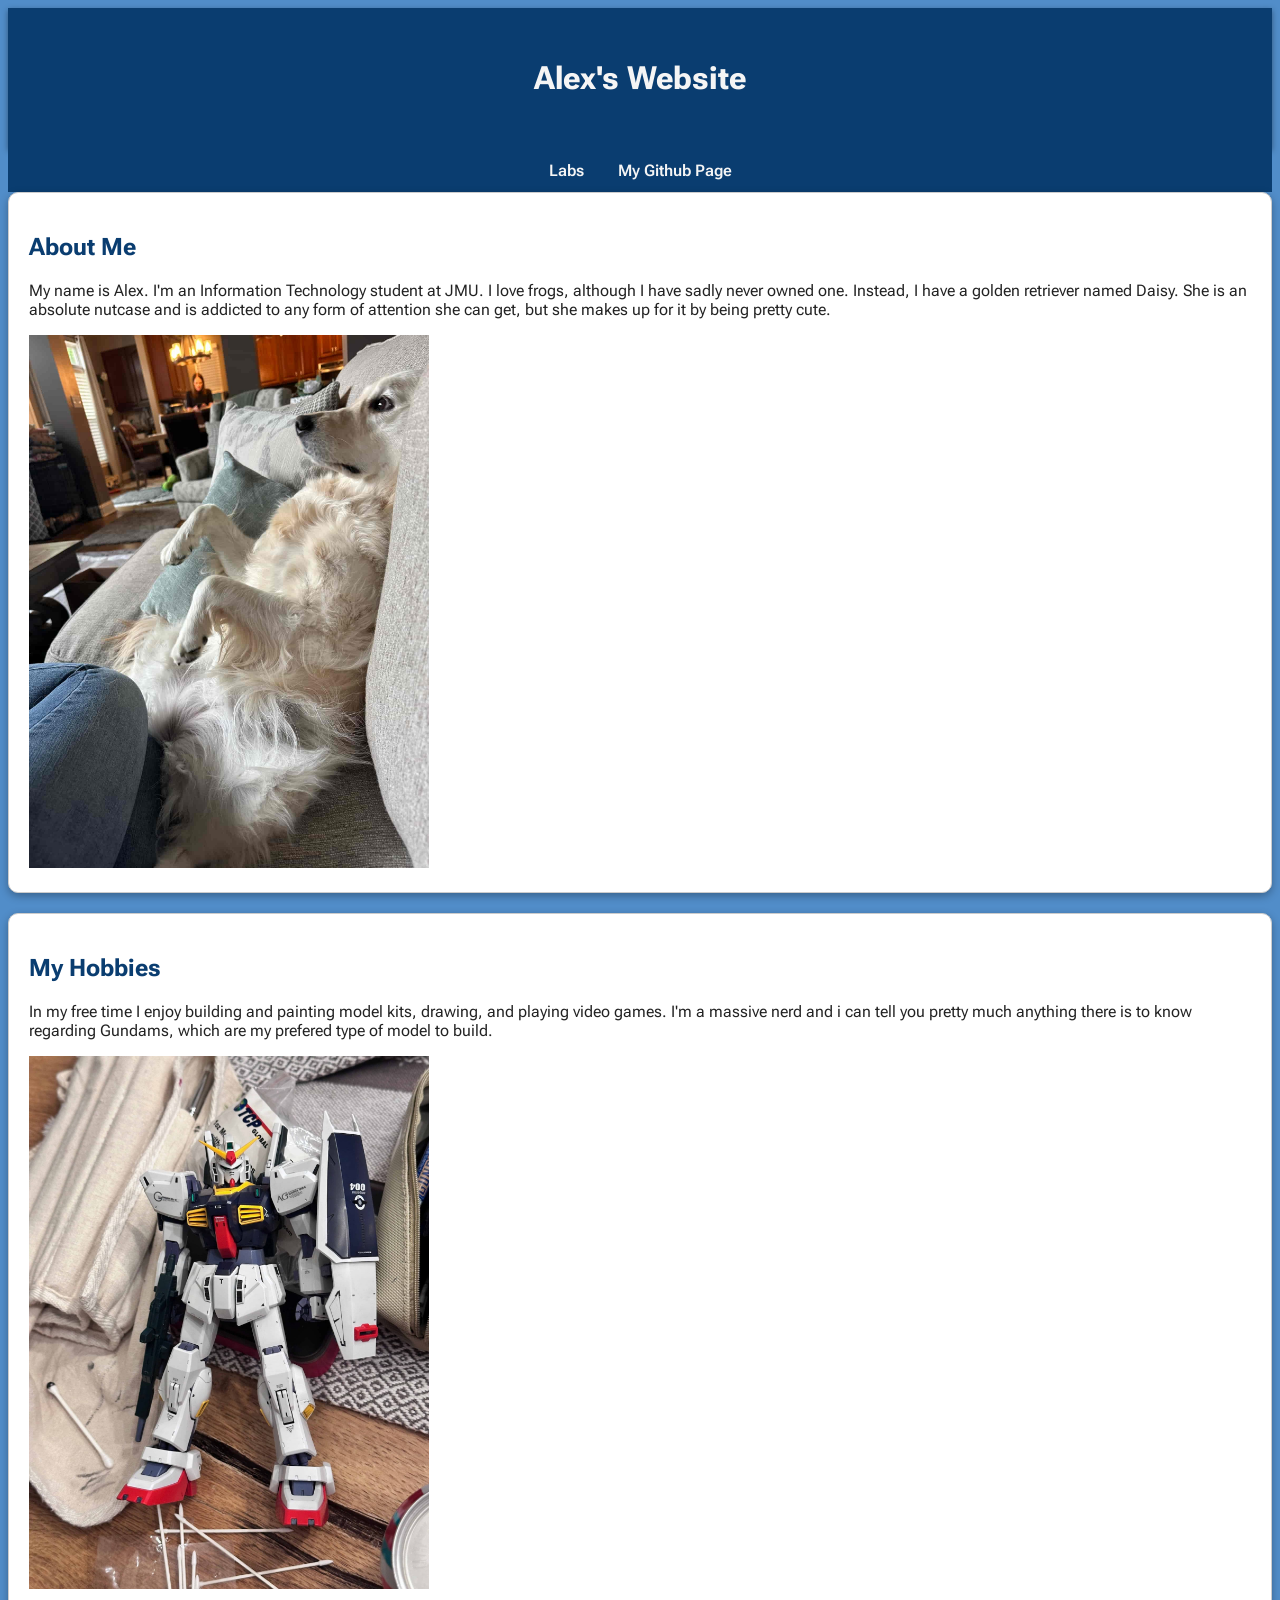
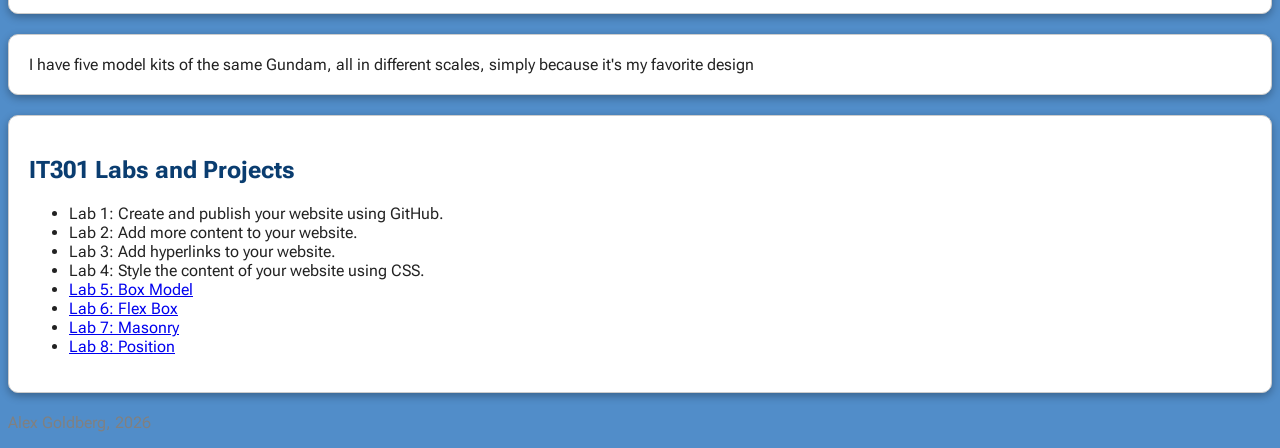
==== index.html @ 5275db4a "Add hyperlink for Lab 7 in index.html" ====
<!DOCTYPE html>
<html lang="en">
<head>
    <meta charset="UTF-8">
    <meta name="viewport" content="width=device-width, initial-scale=1.0">
    <title> Alex Goldberg - IT301 Labs </title>
    
    <link rel="preconnect" href="https://fonts.googleapis.com">
    <link rel="preconnect" href="https://fonts.gstatic.com" crossorigin>
    <link href="https://fonts.googleapis.com/css2?family=Roboto+Flex:opsz,wght,XOPQ,XTRA,YOPQ,YTDE,YTFI,YTLC,YTUC@8..144,100..1000,96,468,79,-203,738,514,712&display=swap" rel="stylesheet">
    <link rel="stylesheet" href="style.css">
</head>
<body>
    <header>
        <h1>Alex's Website</h1>
    </header>
    <nav>
        <a href="#labs">Labs</a>
        <a href="https://github.com/agol80" target="_blank">My Github Page</a>
    </nav>

    <main>
        <section>
            <h2>About Me</h2>
            <p>My name is Alex. I'm an Information Technology student at JMU.
                I love frogs, although I have sadly never owned one. Instead, I have a golden retriever named Daisy. She is an absolute nutcase and is addicted to any form of attention she can get, but she makes up for it by being pretty cute.
            </p>
            <img src="images/IMG_3654.jpg" alt="Daisy" width="400">
        
        </section>

        <article> 
            <h2>My Hobbies </h2>
            <p>In my free time I enjoy building and painting model kits, drawing, and playing video games. I'm a massive nerd and i can tell you pretty much anything there is to know regarding Gundams, which are my prefered type of model to build.</p>
            <img src="images/IMG_6024.jpg" alt="Gundam Mk-II" width="400">
        </article>
        
        <aside>I have five model kits of the same Gundam, all in different scales, simply because it's my favorite design</aside>
    
    
    
    
<section id="labs">
    <h2>IT301 Labs and Projects</h2>
    <ul>
        <li>Lab 1: Create and publish your website using GitHub.</li>
        <li>Lab 2: Add more content to your website.</li>
        <li>Lab 3: Add hyperlinks to your website.</li>
        <li>Lab 4: Style the content of your website using CSS.</li>
        <li><a href="Letter L.html" target="blank">Lab 5: Box Model</a></li>
        <li><a href="Lab6.html" target="blank">Lab 6: Flex Box</a></li>
        <li><a href="Lab7.html" target="blank">Lab 7: Masonry</a></li>
        <li><a href="position.html" target="blank">Lab 8: Position</a></li>
    </ul>

</section>

</main>

<footer>
    <p>Alex Goldberg, 2026</p>
</footer>

</body>
</html>
---- style.css ----
body {
font-family: 'Roboto Flex', sans-serif;
color:rgb(128, 128, 128);
background-color: rgb(81, 141, 201);
}

header {
    color: whitesmoke;
    background-color: rgb(10, 61, 112);
    padding: 30px;
    text-align: center;
    box-shadow: 0 2px 6px rgba(0,0,0,0.4);
}

nav {
    background-color: rgb(10, 61, 112);
    padding: 12px;
    text-align: center;
}

section, article, aside {
    background-color: #ffffff;
    color: #222222;
    border: 1px solid #cccccc;
    border-radius: 10px;
    box-shadow: 0 3px 8px rgba(0,0,0,0.3);
    padding: 20px;
    margin-bottom: 20px;

}

h2 {
    font-weight: 700;
    color: rgb(10,61,112);
}

nav a {
    color:whitesmoke;
    text-decoration: none;
    font-weight: 600;
    margin: 0 15px;
}

nav a:hover {
    text-decoration: underline;
}

labs ul {
    list-style-type: square;
}
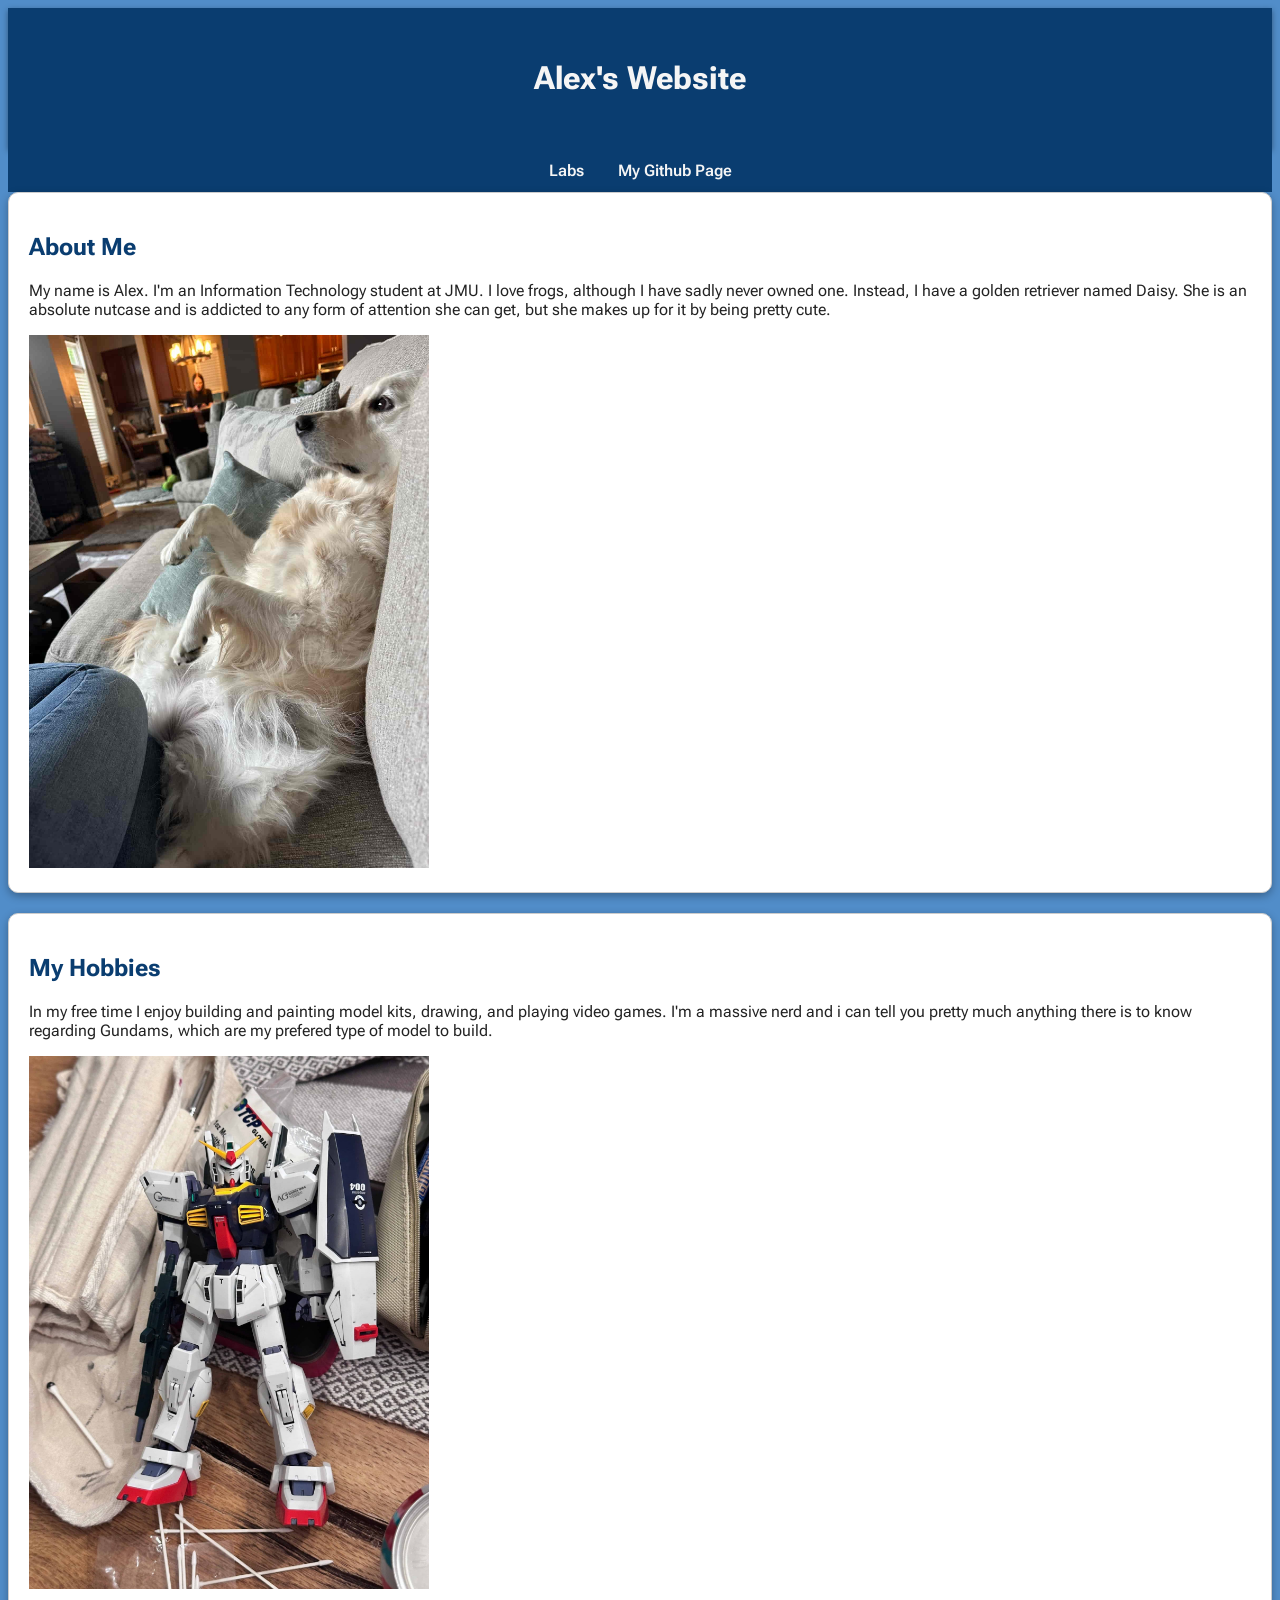
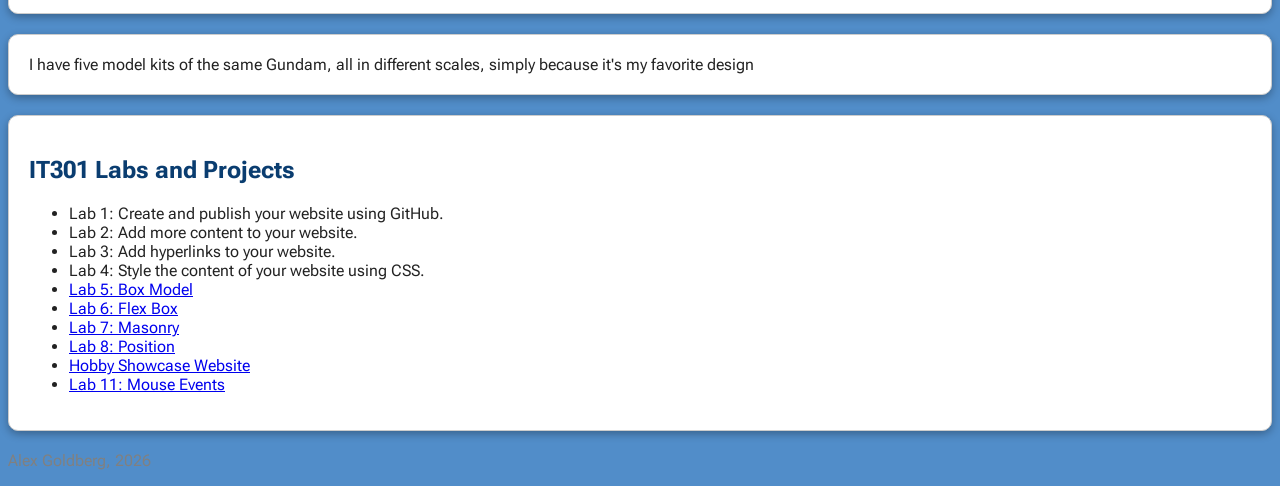
==== commit d10706c6: "Add links for Hobby Showcase and Lab 11" ====
--- a/index.html
+++ b/index.html
@@ -51,6 +51,8 @@
         <li><a href="Lab6.html" target="blank">Lab 6: Flex Box</a></li>
         <li><a href="Lab7.html" target="blank">Lab 7: Masonry</a></li>
         <li><a href="position.html" target="blank">Lab 8: Position</a></li>
+        <li><a href="project" target="blank">Hobby Showcase Website</a></li>
+        <li><a href="position.html" target="blank">Lab 11: Mouse Events</a></li>
     </ul>
 
 </section>
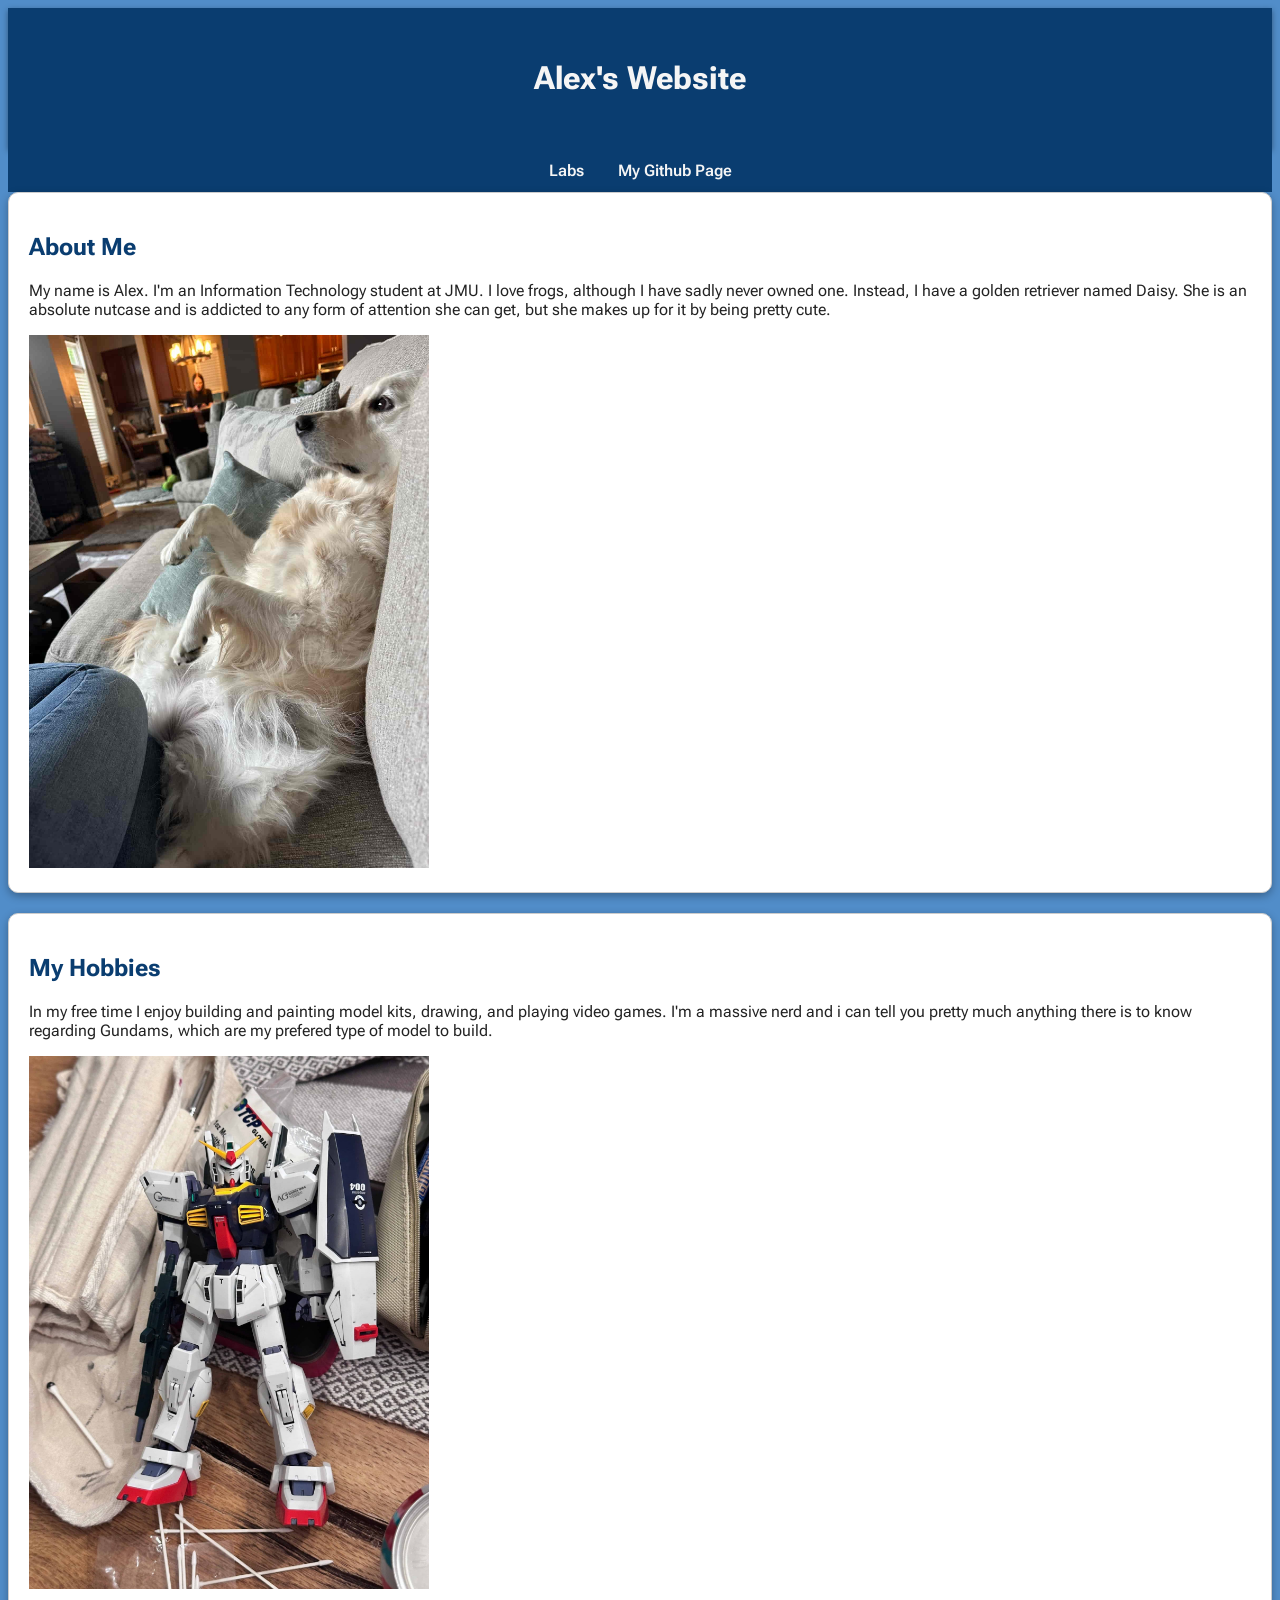
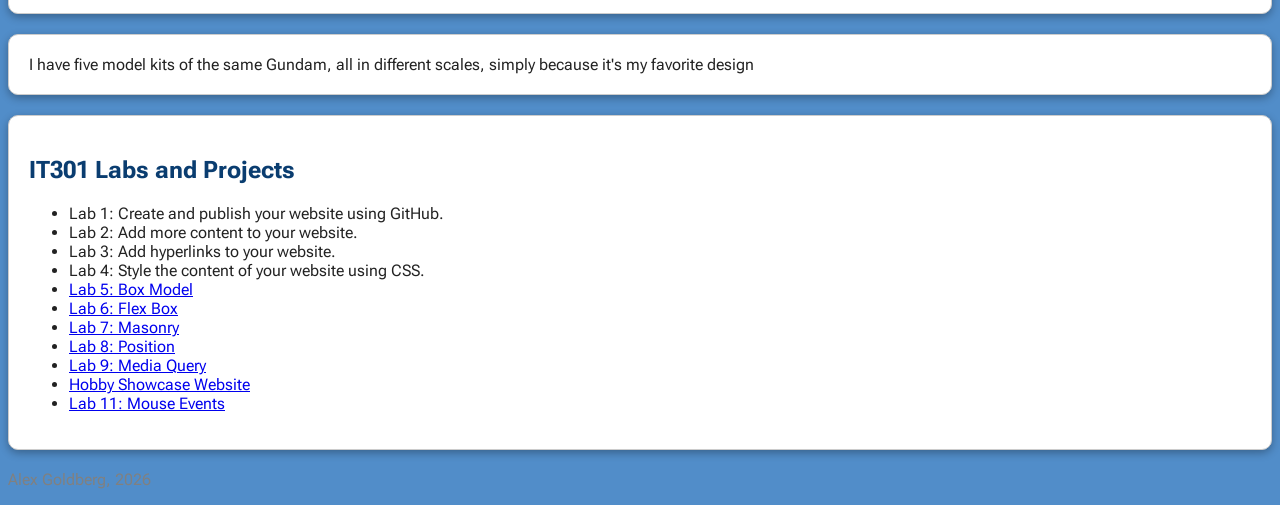
==== commit f09e24f2: "added lab 9" ====
--- a/index.html
+++ b/index.html
@@ -51,6 +51,7 @@
         <li><a href="Lab6.html" target="blank">Lab 6: Flex Box</a></li>
         <li><a href="Lab7.html" target="blank">Lab 7: Masonry</a></li>
         <li><a href="position.html" target="blank">Lab 8: Position</a></li>
+        <li><a href="lab9.html" target="blank">Lab 9: Media Query</a></li>
         <li><a href="project" target="blank">Hobby Showcase Website</a></li>
         <li><a href="position.html" target="blank">Lab 11: Mouse Events</a></li>
     </ul>
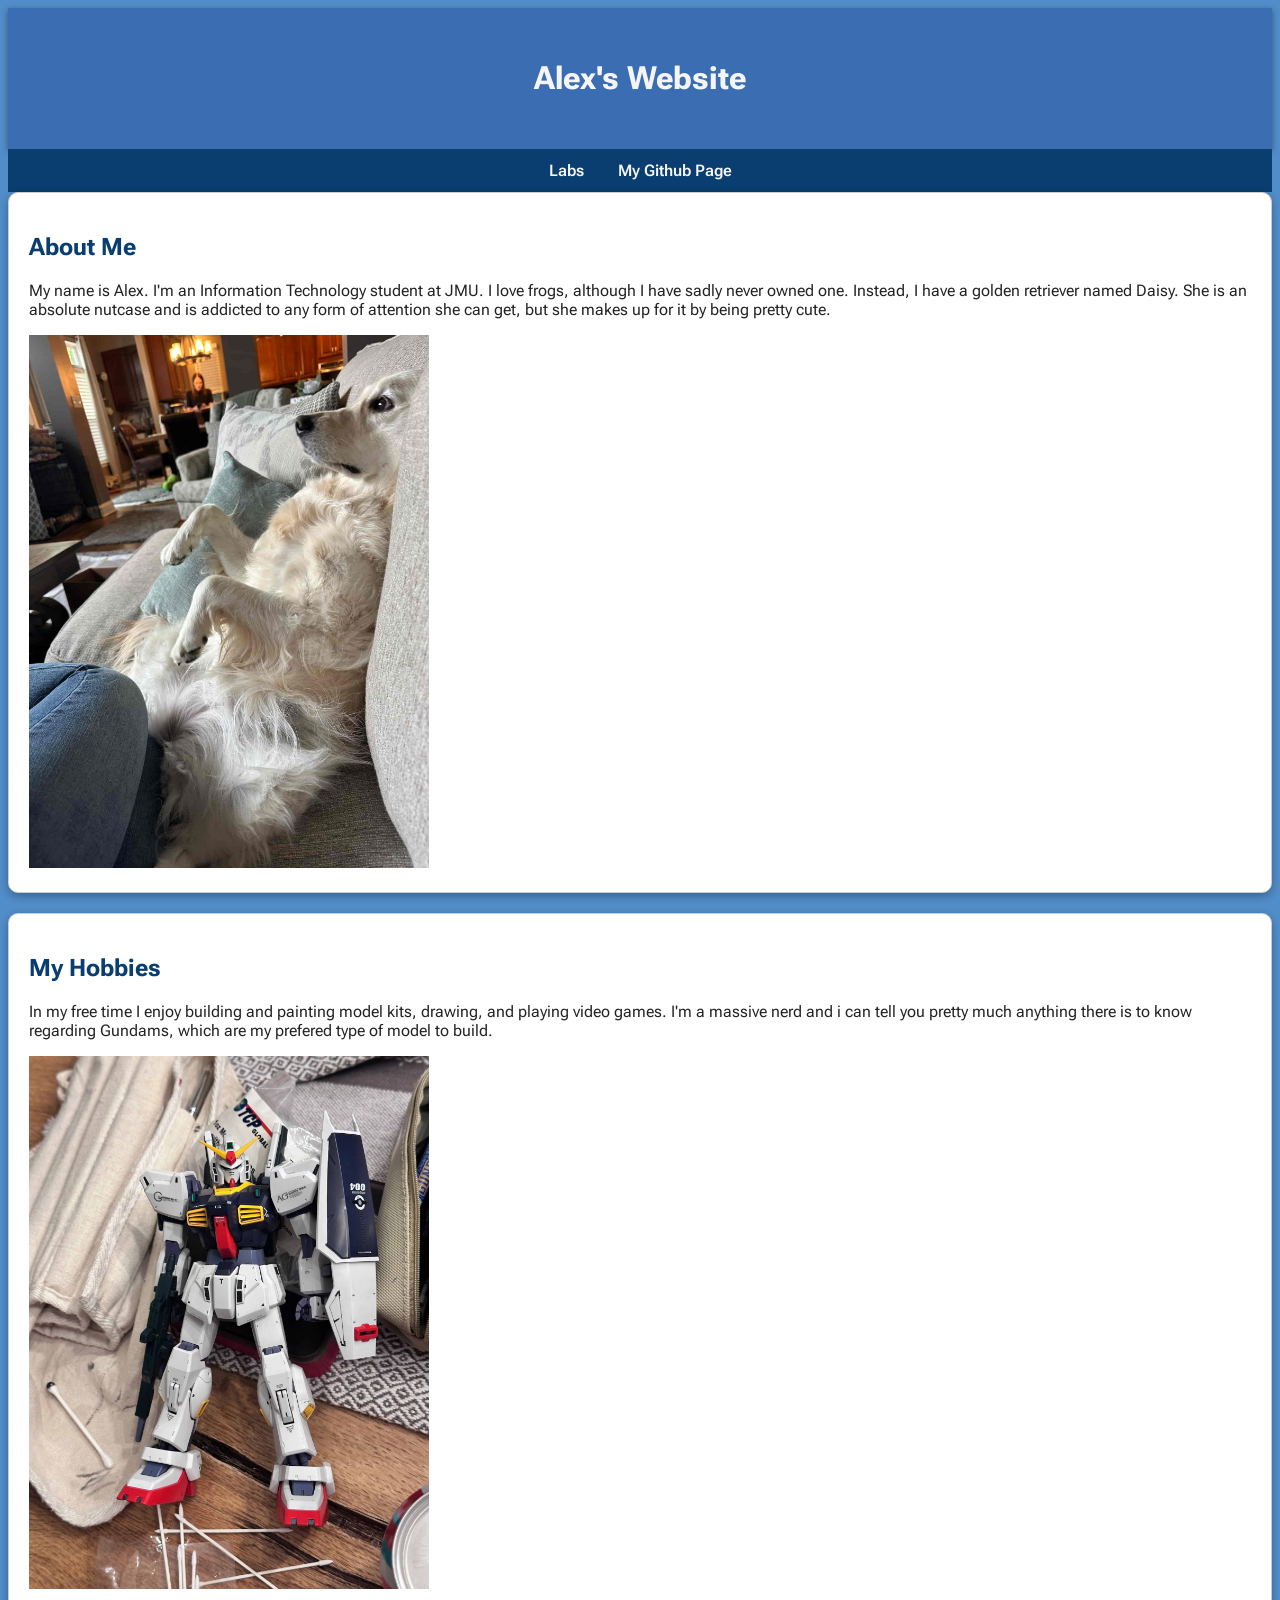
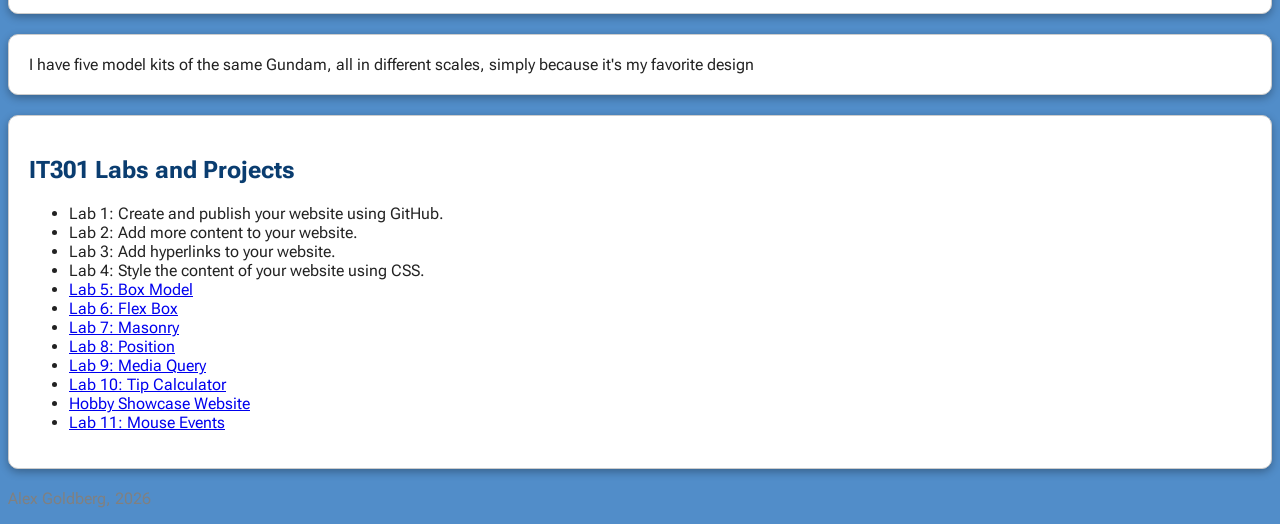
==== commit fe64a5bb: "Update Lab 11 link to correct path" ====
--- a/index.html
+++ b/index.html
@@ -52,8 +52,9 @@
         <li><a href="Lab7.html" target="blank">Lab 7: Masonry</a></li>
         <li><a href="position.html" target="blank">Lab 8: Position</a></li>
         <li><a href="lab9.html" target="blank">Lab 9: Media Query</a></li>
+        <li><a href="lab10.html" target="blank">Lab 10: Tip Calculator</a></li>
         <li><a href="project" target="blank">Hobby Showcase Website</a></li>
-        <li><a href="position.html" target="blank">Lab 11: Mouse Events</a></li>
+        <li><a href="lab11/lab11.html" target="blank">Lab 11: Mouse Events</a></li>
     </ul>
 
 </section>
--- a/style.css
+++ b/style.css
@@ -6,7 +6,7 @@
 
 header {
     color: whitesmoke;
-    background-color: rgb(10, 61, 112);
+    background-color: rgb(59, 109, 179);
     padding: 30px;
     text-align: center;
     box-shadow: 0 2px 6px rgba(0,0,0,0.4);
@@ -47,4 +47,4 @@
 
 labs ul {
     list-style-type: square;
-}+}
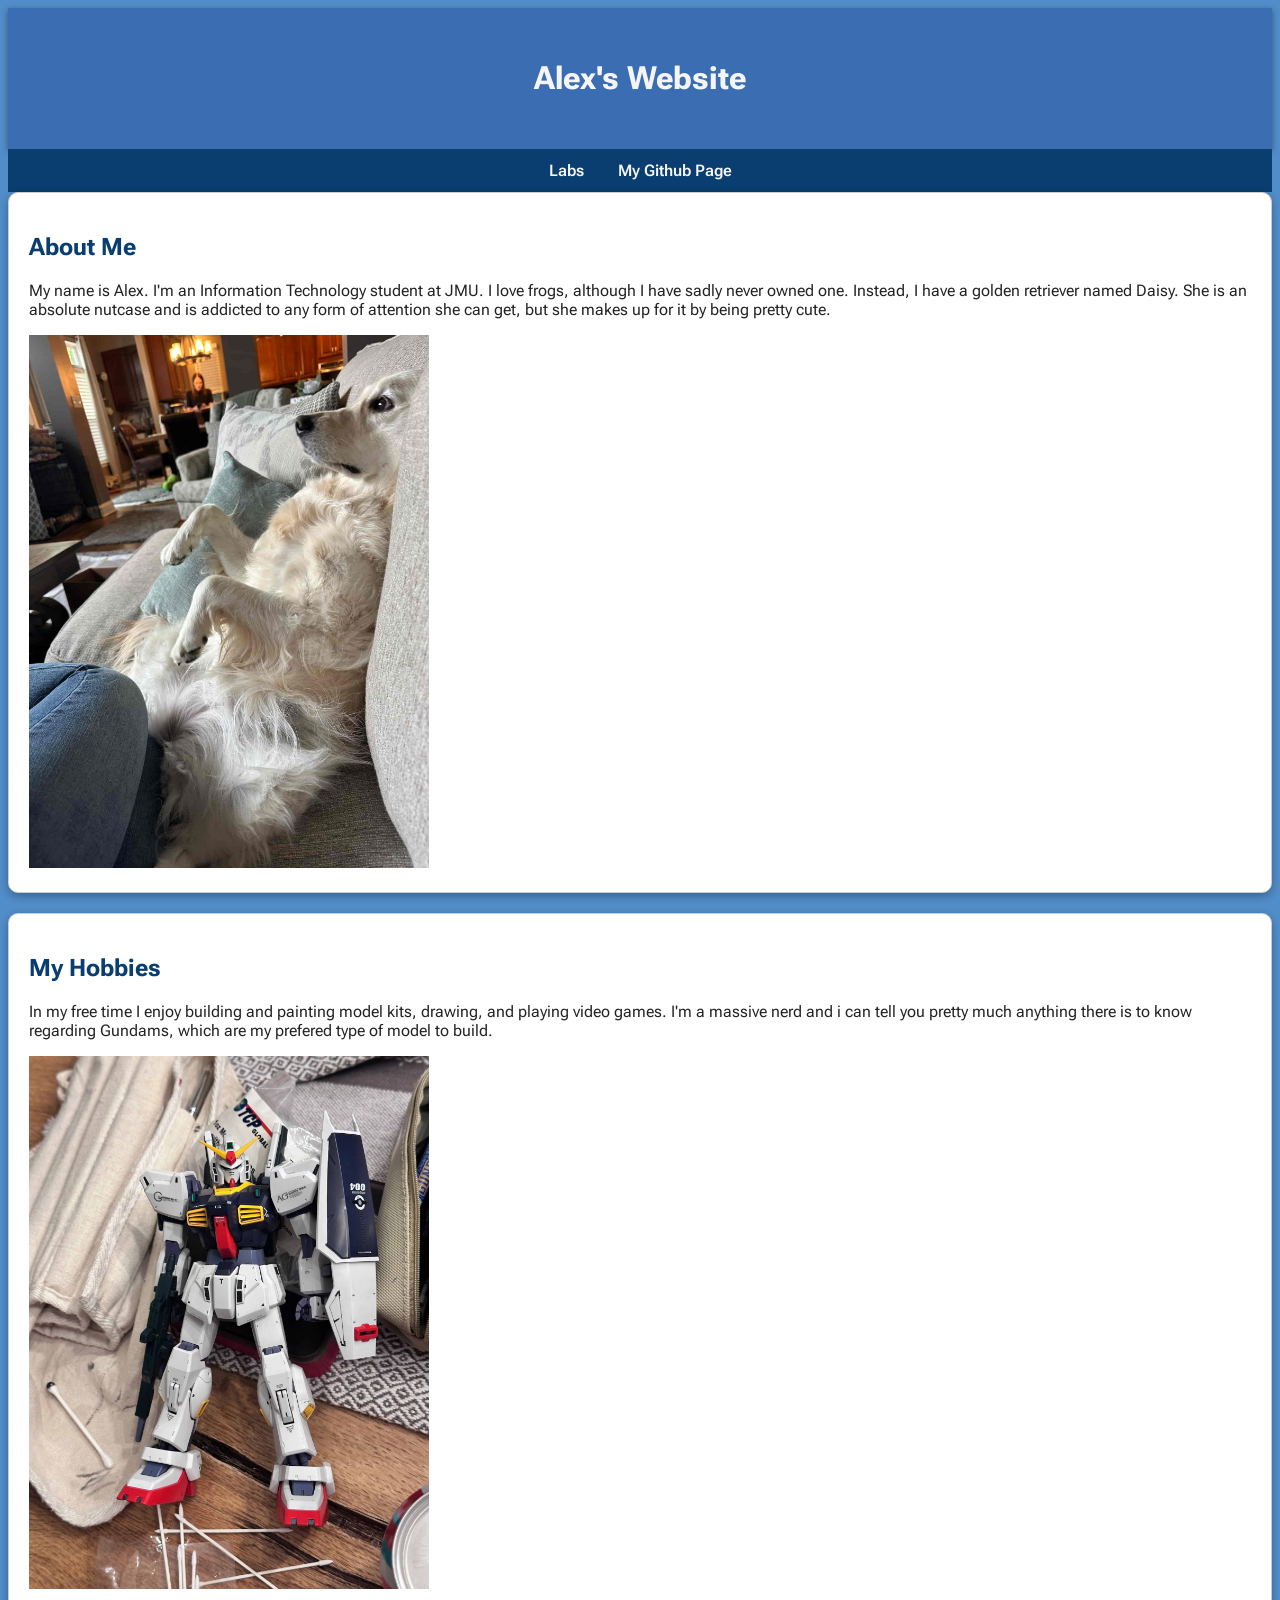
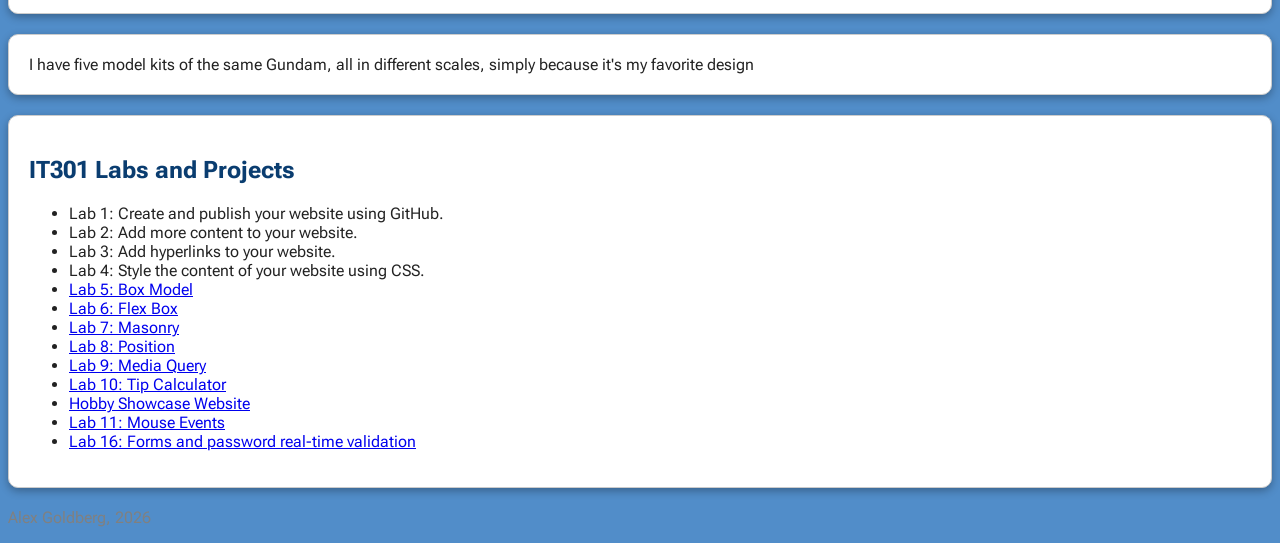
==== commit 5c02a17c: "Add link to Lab 16: Forms and validation" ====
--- a/index.html
+++ b/index.html
@@ -55,6 +55,8 @@
         <li><a href="lab10.html" target="blank">Lab 10: Tip Calculator</a></li>
         <li><a href="project" target="blank">Hobby Showcase Website</a></li>
         <li><a href="lab11/lab11.html" target="blank">Lab 11: Mouse Events</a></li>
+        <li><a href="Lab16/form.html" target="blank">Lab 16: Forms and password real-time validation</a></li>
+        
     </ul>
 
 </section>
